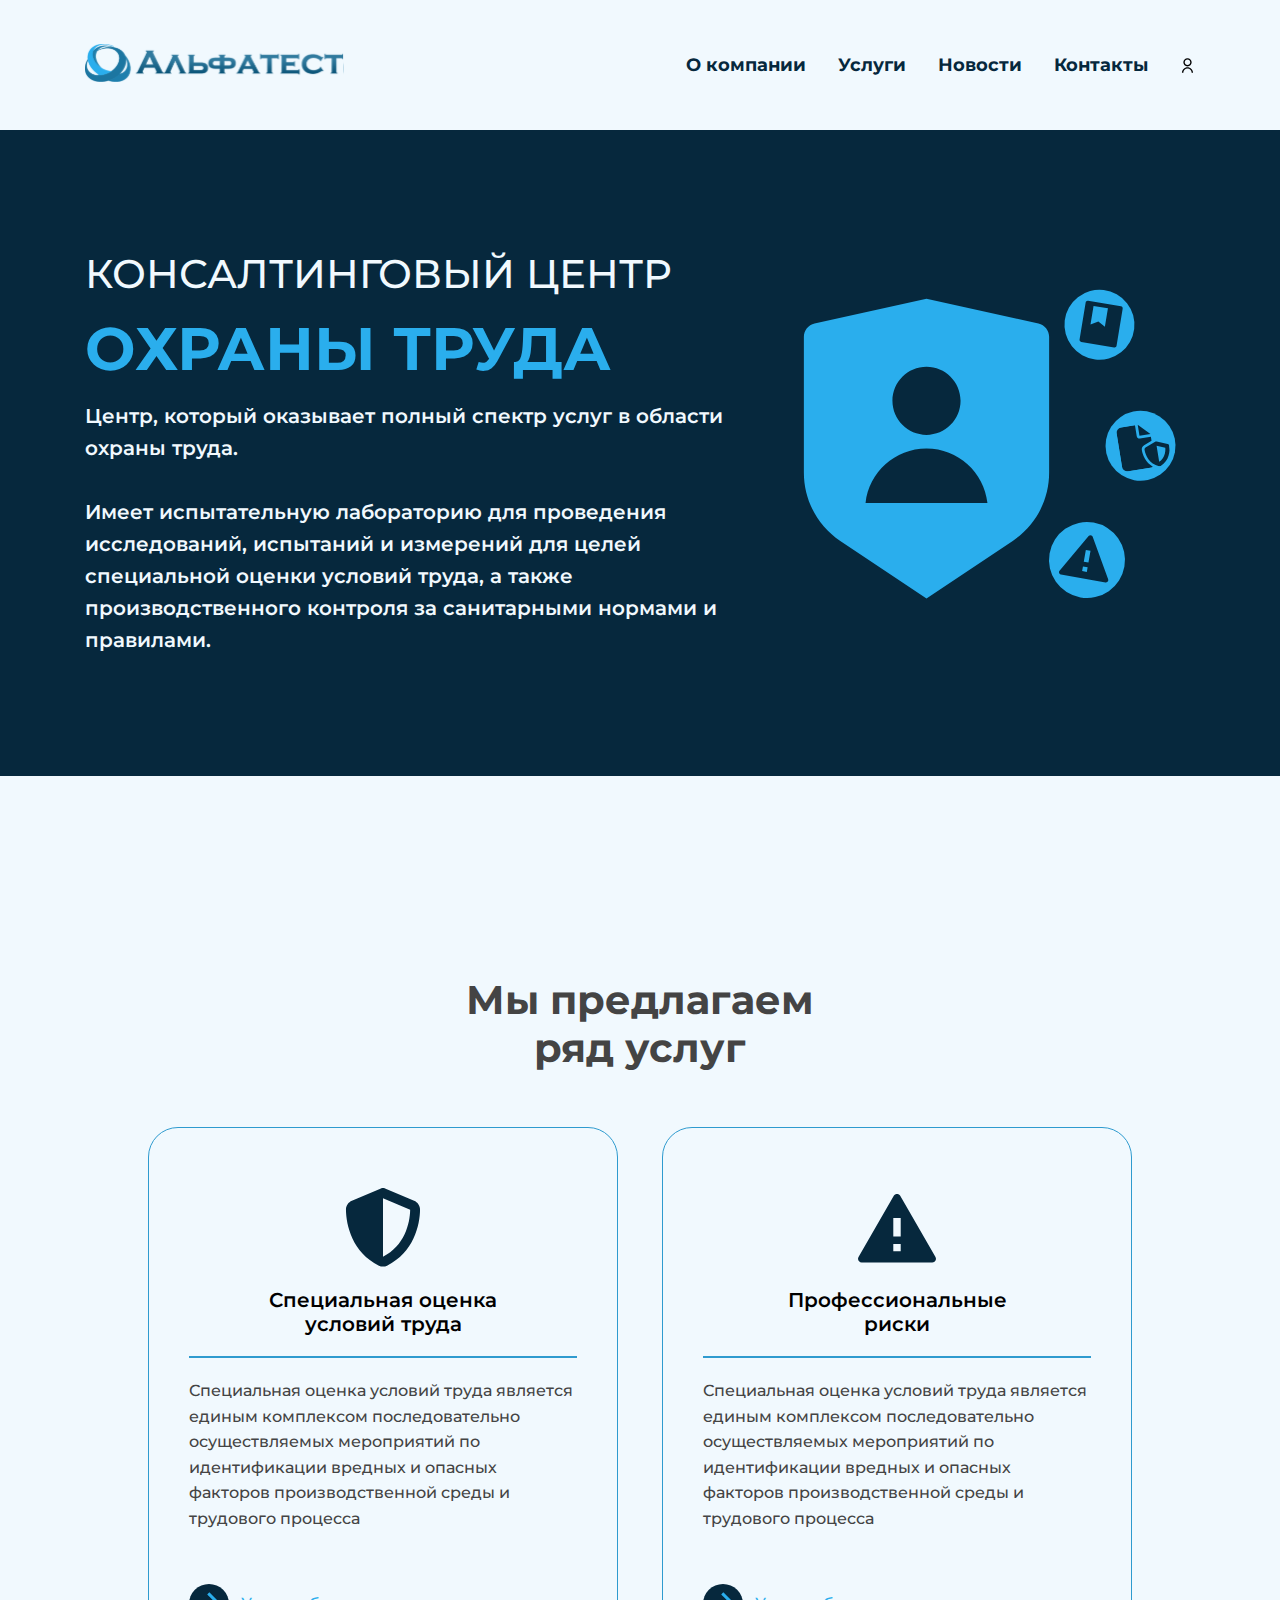
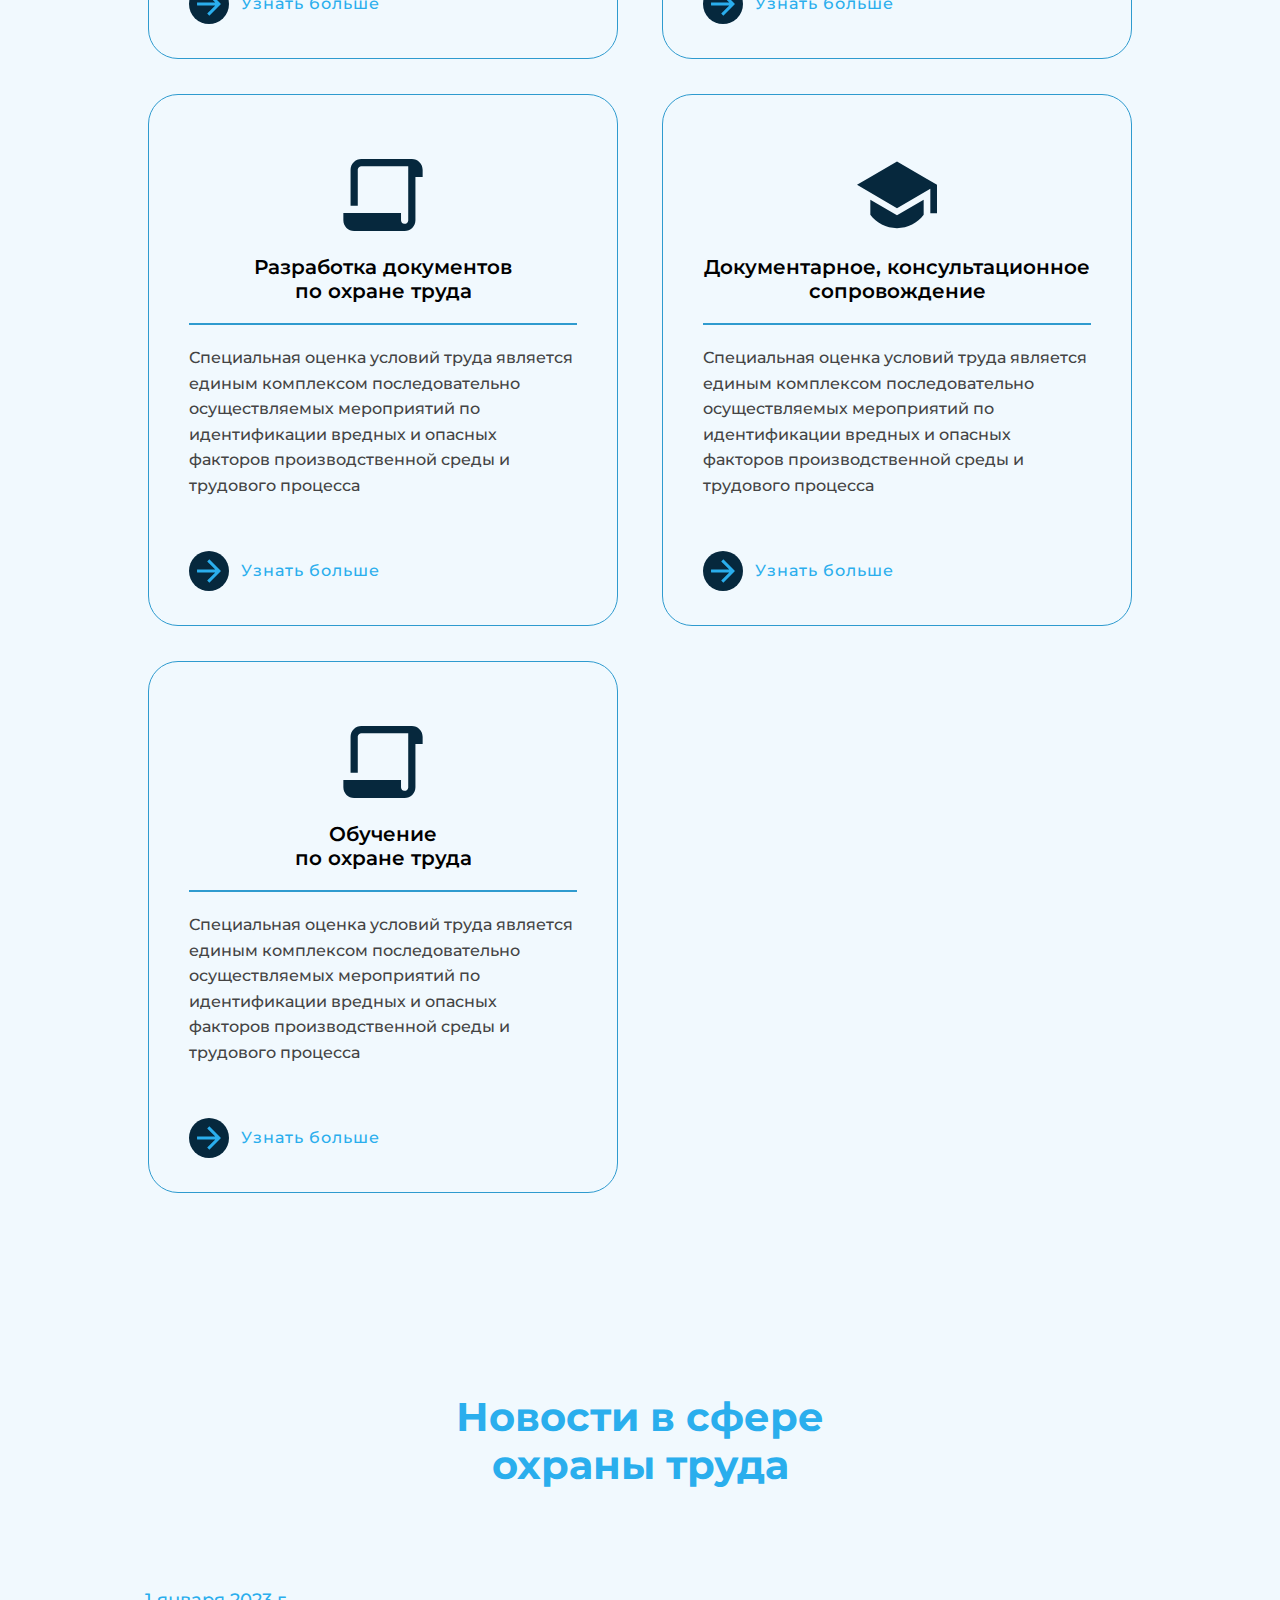
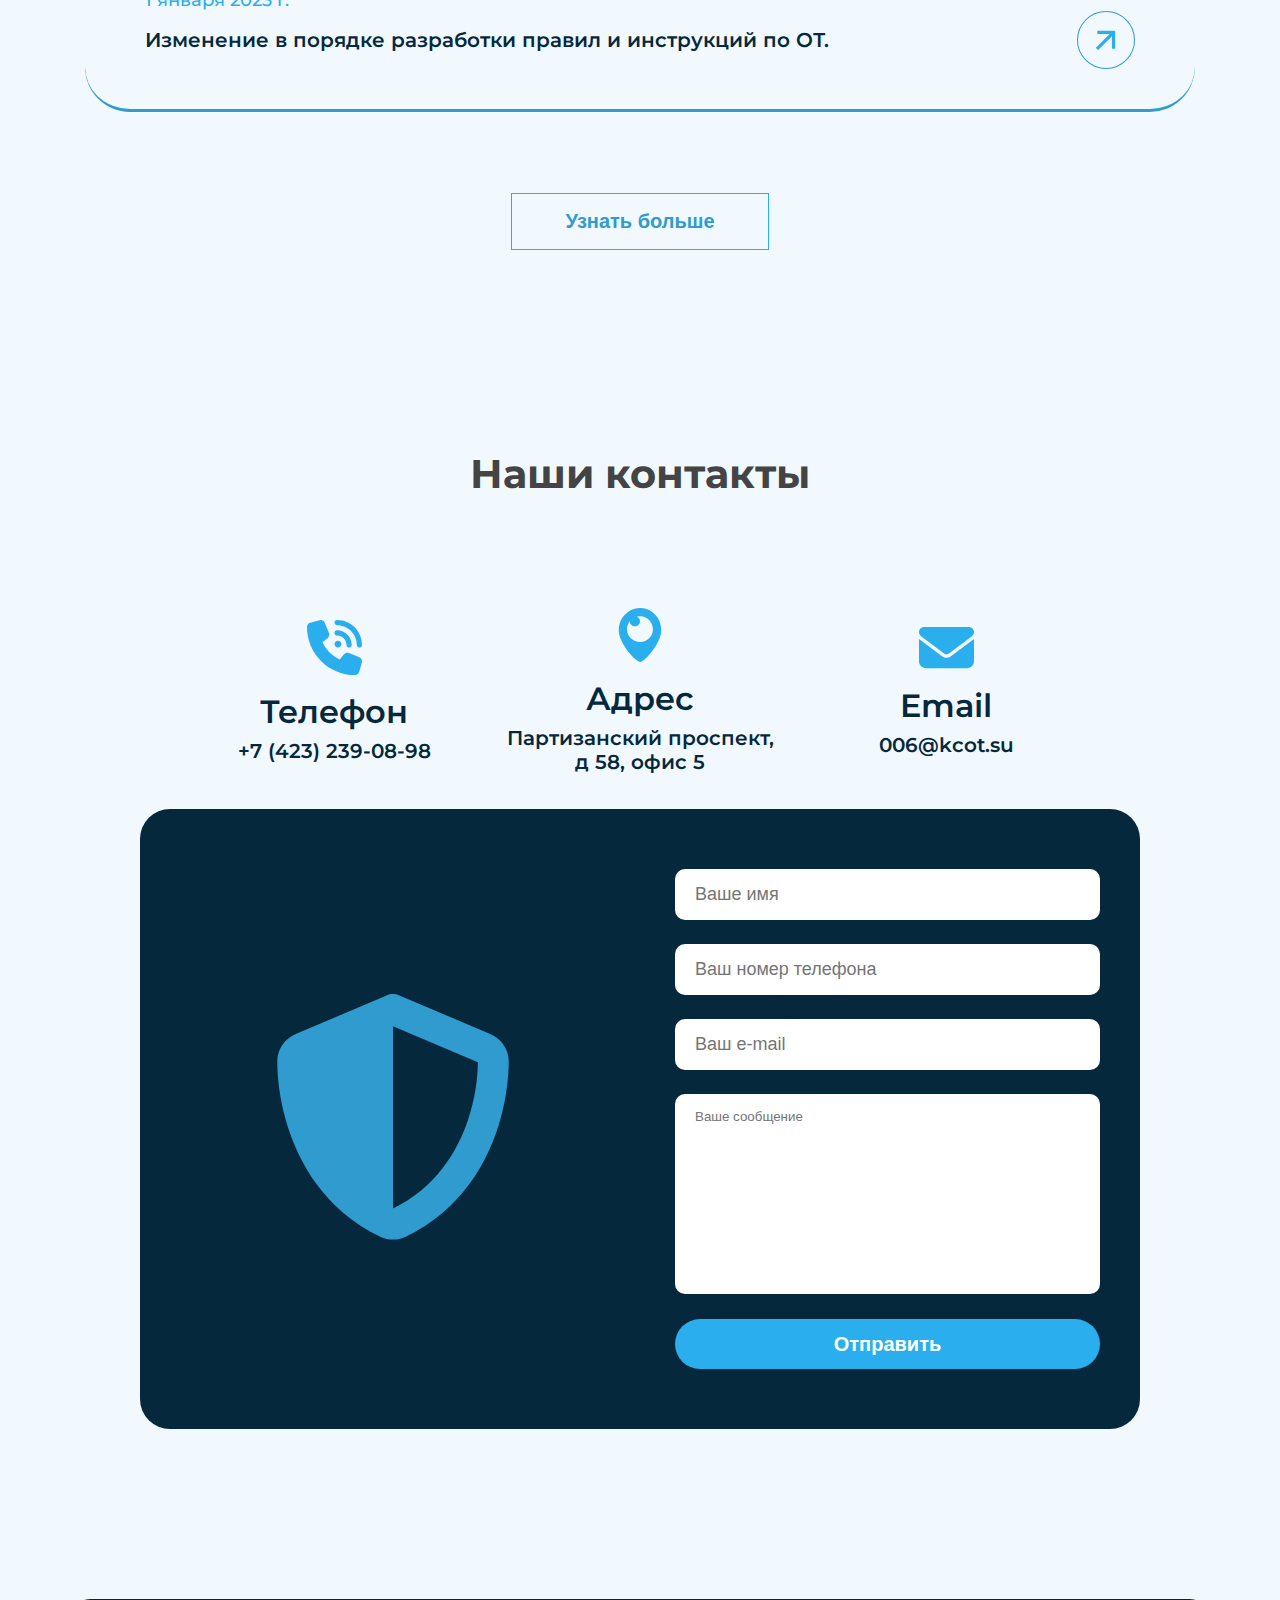
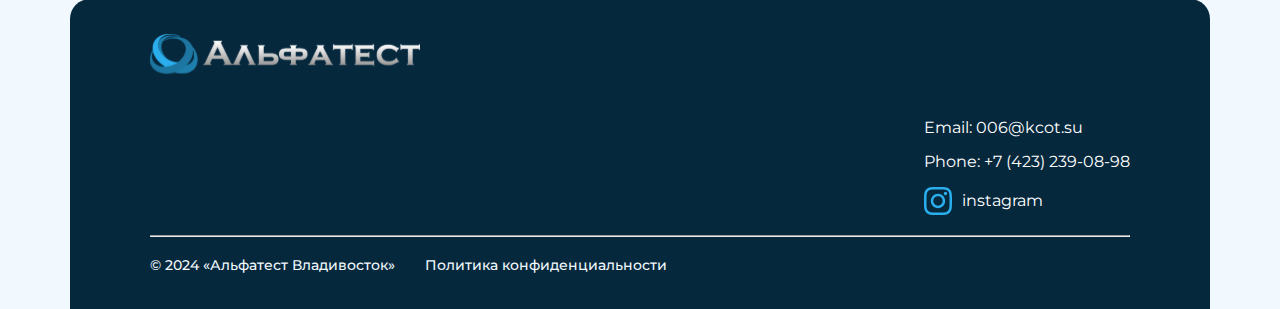
==== index.html @ e80e4a45 "save init" ====
<!DOCTYPE html>
<html lang="en">

<head>
    <meta charset="UTF-8">
    <meta name="viewport" content="width=device-width, initial-scale=1.0">
    <title>Document</title>
    <link rel="stylesheet" href="/css/style.css">
    <link rel="preconnect" href="https://fonts.googleapis.com">
    <link rel="preconnect" href="https://fonts.gstatic.com" crossorigin>
    <link href="https://fonts.googleapis.com/css2?family=Montserrat:ital,wght@0,100..900;1,100..900&display=swap"
        rel="stylesheet">
</head>

<body>
    <div class="wrapper">
        <nav class="nav">
            <div class="container">
                <div class="nav-content">
                    <a href="/" class="nav-content-item">
                        <img src="/assets/logo.svg" class="nav-content-image" alt="Logo of the company">
                    </a>
                </div>
                <ul class="nav-list">
                    <li class="nav-item">
                        <a href="#" class="nav-link">О компании</a>
                    </li>
                    <li class="nav-item">
                        <a href="#" class="nav-link">Услуги</a>
                    </li>
                    <li class="nav-item">
                        <a href="#" class="nav-link">Новости</a>
                    </li>
                    <li class="nav-item">
                        <a href="#" class="nav-link">Контакты</a>
                    </li>
                    <li class="nav-item">
                        <a href="#" class="nav-link image">
                            <img src="/assets/user.svg" alt="">
                        </a>
                    </li>
                </ul>
            </div>
        </nav>
        <header class="header">
            <div class="container">
                <div class="header-content">
                    <h1 class="header-content-name">
                        КОНСАЛТИНГОВЫЙ ЦЕНТР
                    </h1>
                    <p class="header-content-title">
                        ОХРАНЫ ТРУДА
                    </p>
                    <p class="header-content-description">
                        Центр, который оказывает полный спектр услуг в области охраны труда.
                        <br>
                        <br>
                        Имеет испытательную лабораторию для проведения исследований, испытаний и измерений для целей
                        специальной оценки условий труда, а также производственного контроля за санитарными нормами и
                        правилами.
                    </p>
                </div>
                <div class="header-image">
                    <img src="/assets/about-icon.svg" class="header-icon" alt="">
                </div>
            </div>
        </header>
        <main class="main">
            <div class="container">
                <section class="cards">
                    <div class="cards-container">
                        <h1 class="cards-heading">Мы предлагаем ряд услуг</h1>
                        <ul class="cards-list">
                            <li class="cards-item">
                                <img src="/assets/security.svg" class="cards-item-icon" alt="">
                                <div class="cards-content">
                                    <h4 class="cards-content-heading">
                                        Специальная оценка <br> условий труда
                                    </h4>
                                    <p class="cards-content-description">
                                        Специальная оценка условий труда является единым комплексом последовательно
                                        осуществляемых мероприятий по идентификации вредных и опасных факторов
                                        производственной среды и трудового процесса
                                    </p>
                                </div>
                                <a href="#security" class="cards-link">
                                    <img src="/assets/chevron.svg" class="cards-more" alt="">
                                    <p class="cards-more-text">Узнать больше</p>
                                </a>
                            </li>
                            <li class="cards-item">
                                <img src="/assets/warning.svg" class="cards-item-icon" alt="">
                                <div class="cards-content">
                                    <h4 class="cards-content-heading">
                                        Профессиональные
                                        <br>
                                        риски
                                    </h4>
                                    <p class="cards-content-description">
                                        Специальная оценка условий труда является единым комплексом последовательно
                                        осуществляемых мероприятий по идентификации вредных и опасных факторов
                                        производственной среды и трудового процесса
                                    </p>
                                </div>
                                <a href="#security" class="cards-link">
                                    <img src="/assets/chevron.svg" class="cards-more" alt="">
                                    <p class="cards-more-text">Узнать больше</p>
                                </a>
                            </li>
                        </ul>
                        <ul class="cards-list">
                            <li class="cards-item">
                                <img src="/assets/document.svg" class="cards-item-icon" alt="">
                                <div class="cards-content">
                                    <h4 class="cards-content-heading">
                                        Разработка документов
                                        <br>
                                        по охране труда
                                    </h4>
                                    <p class="cards-content-description">
                                        Специальная оценка условий труда является единым комплексом последовательно
                                        осуществляемых мероприятий по идентификации вредных и опасных факторов
                                        производственной среды и трудового процесса
                                    </p>
                                </div>
                                <a href="#security" class="cards-link">
                                    <img src="/assets/chevron.svg" class="cards-more" alt="">
                                    <p class="cards-more-text">Узнать больше</p>
                                </a>
                            </li>
                            <li class="cards-item">
                                <img src="/assets/headset.svg" class="cards-item-icon" alt="">
                                <div class="cards-content">
                                    <h4 class="cards-content-heading">
                                        Документарное, консультационное
                                        <br> сопровождение
                                    </h4>
                                    <p class="cards-content-description">
                                        Специальная оценка условий труда является единым комплексом последовательно
                                        осуществляемых мероприятий по идентификации вредных и опасных факторов
                                        производственной среды и трудового процесса
                                    </p>
                                </div>
                                <a href="#security" class="cards-link">
                                    <img src="/assets/chevron.svg" class="cards-more" alt="">
                                    <p class="cards-more-text">Узнать больше</p>
                                </a>
                            </li>
                        </ul>
                        <ul class="cards-list">
                            <li class="cards-item">
                                <img src="/assets/document.svg" class="cards-item-icon" alt="">
                                <div class="cards-content">
                                    <h4 class="cards-content-heading">
                                        Обучение <br> по охране труда
                                    </h4>
                                    <p class="cards-content-description">
                                        Специальная оценка условий труда является единым комплексом последовательно
                                        осуществляемых мероприятий по идентификации вредных и опасных факторов
                                        производственной среды и трудового процесса
                                    </p>
                                </div>
                                <a href="#security" class="cards-link">
                                    <img src="/assets/chevron.svg" class="cards-more" alt="">
                                    <p class="cards-more-text">Узнать больше</p>
                                </a>
                            </li>
                            <li class="cards-item hidden">
                                <img src="/assets/document.svg" class="cards-item-icon" alt="">
                                <div class="cards-content">
                                    <h4 class="cards-content-heading">
                                        Обучение <br> по охране труда
                                    </h4>
                                    <p class="cards-content-description">
                                        Специальная оценка условий труда является единым комплексом последовательно
                                        осуществляемых мероприятий по идентификации вредных и опасных факторов
                                        производственной среды и трудового процесса
                                    </p>
                                </div>
                                <a href="#security" class="cards-link">
                                    <img src="/assets/chevron.svg" class="cards-more" alt="">
                                    <p class="cards-more-text">Узнать больше</p>
                                </a>
                            </li>
                        </ul>
                    </div>
                </section>
                <section class="news">
                    <div class="news-container">
                        <h1 class="cards-heading news-heading">
                            Новости в сфере охраны труда
                        </h1>
                        <div class="news-options">
                            <div class="news-option">
                                <p class="news-option-date">1 января 2023 г.</p>
                                <div class="news-option-column">
                                    <p class="news-option-topic">
                                        Изменение в порядке разработки правил и инструкций по ОТ.
                                    </p>
                                    <img src="/assets/chevron.svg" class="news-option-navigate" alt="">
                                </div>
                            </div>
                        </div>
                        <button class="news-button">Узнать больше</button>
                    </div>
                </section>
                <section class="contact">
                    <div class="contact-container">
                        <h1 class="cards-heading contact-heading">
                            Наши контакты
                        </h1>
                        <ul class="contact-list">
                            <li class="contact-item">
                                <a href="tel:+74232390898" class="contact-link">
                                    <img src="/assets/phone.svg" class="contact-icon" alt="">
                                    <p class="contact-link-name">Телефон</p>
                                    <p class="contact-link-element">+7 (423) 239-08-98</p>
                                </a>
                            </li>
                            <li class="contact-item">
                                <div class="contact-link">
                                    <img src="/assets/location.svg" class="contact-icon" alt="">
                                    <p class="contact-link-name">Адрес</p>
                                    <p class="contact-link-element">Партизанский проспект, д 58, офис 5</p>
                                </div>
                            </li>
                            <li class="contact-item">
                                <a href="tel:+74232390898" class="contact-link">
                                    <img src="/assets/gmail.svg" class="contact-icon" alt="">
                                    <p class="contact-link-name">Email</p>
                                    <p class="contact-link-element">006@kcot.su</p>
                                </a>
                            </li>
                        </ul>
                        <form action="#" class="contact-form">
                            <div class="contact-form-content">
                                <img src="/assets/security-blue.svg" class="contact-form-icon" alt="">
                            </div>
                            <div class="contact-form-wrapper">
                                <div class="contact-form-data">
                                    <input type="text" class="contact-form-input" placeholder="Ваше имя">
                                    <input type="text" class="contact-form-input" placeholder="Ваш номер телефона">
                                    <input type="text" class="contact-form-input" placeholder="Ваш e-mail">
                                    <textarea class="contact-form-textarea" placeholder="Ваше сообщение"></textarea>
                                </div>
                                <button type="submit">
                                    Отправить
                                </button>
                            </div>
                        </form>
                    </div>
                </section>
            </div>
        </main>
        <footer class="footer">
            <div class="container footer-container">
                <img src="/assets/logo-alter.svg" class="footer-logo" alt="">
                <div class="footer-contact">
                    <a href="mailto:006@kcot.su">Email: 006@kcot.su</a>
                    <a href="tel:+74232390898">Phone: +7 (423) 239-08-98</a>
                    <a href="https://instagram.com">
                        <img src="/assets/instagram.svg" class="footer-media" alt="">
                        instagram
                    </a>
                </div>
                <hr class="footer-line">
                <div class="offers">
                    <p>© 2024 «Альфатест Владивосток»</p>
                    <p>Политика конфиденциальности</p>
                </div>
            </div>
        </footer>
    </div>
</body>

</html>
---- css/style.css ----
* {
    margin: 0;
    padding: 0;
    box-sizing: border-box;
}

html {
    font-size: 10px;
}

body {
    font-size: 1.6rem;
    background: #F1F9FE;
    font-family: 'Montserrat', 'sans-serif';
}

a {
    text-decoration: none;
}

ul {
    list-style: none;
}

.container {
    max-width: 114rem;
    width: 100%;
    padding: 0 1.5rem;
    margin: 0 auto;
}

.nav {
    position: fixed;
    width: 100%;
    left: 0;
    top: 0;
    height: 13rem;
    z-index: 999;
    background-color: #F1F9FE;
}

.nav .container {
    display: flex;
    align-items: center;
    justify-content: space-between;
    width: 100%;
    height: 100%;
}

.nav-list {
    display: flex;
    align-items: center;
    column-gap: 3.2rem;
}

.nav-link {
    font-size: 1.8rem;
    font-weight: bold;
    line-height: 150%;
    color: #06283D;
    transition: 300ms;
}

.nav-link.image {
    height: 1.5rem;
    width: 1.5rem;
    display: flex;
    align-items: center;

}

.nav-link>img {
    width: inherit;
    height: inherit;
}

.nav-link.active,
.nav-link:hover {
    color: #2AAEED;
}

.header {
    width: 100%;
    height: 100%;
    min-height: 64.6rem;
    background: #06283D;
    margin-top: 13rem;
    display: flex;
    align-items: center;
}

.header .container {
    display: flex;
    align-items: center;
    justify-content: space-between;
    height: 100%;
    width: 100%;
}

.header-content {
    display: flex;
    flex-direction: column;
    gap: 1.5rem;
}

.header-content-name {
    font-size: 4rem;
    line-height: 120%;
    font-weight: 500;
    color: #F1F9FE;
}

.header-content-title {
    color: #2AAEED;
    font-size: 6rem;
    line-height: 120%;
    font-weight: 700;
}

.header-content-description {
    color: #F1F9FE;
    font-size: 2rem;
    line-height: 160%;
    font-weight: 600;
}

.header-image {
    width: 100%;
    max-width: 43.2rem;
    height: auto;
}

.main {
    margin-top: 20rem;
}

.cards-container {
    display: flex;
    flex-direction: column;
    align-items: center;
    justify-content: center;
    row-gap: 3.5rem
}

.cards-heading {
    font-size: 4rem;
    line-height: 120%;
    max-width: 35rem;
    width: 100%;
    text-align: center;
    color: #444444;
    margin-bottom: 2rem;
}

.cards-list {
    display: flex;
    align-items: center;
    justify-content: space-between;
    gap: 4.4rem;
}

.cards-item {
    width: 100%;
    max-width: 47rem;
    height: 53.2rem;
    padding: 6rem 4rem;
    border: .1rem solid #2F9BCF;
    border-radius: 3rem;
}

.cards-item.hidden {
    opacity: 0;
    visibility: hidden;
    pointer-events: none !important;
}

.cards-item-icon {
    width: 8rem;
    height: 8rem;
    margin: auto;
    display: flex;
}

.cards-content-heading {
    font-size: 2rem;
    font-weight: 600;
    line-height: 120%;
    padding: 2rem 0;
    text-align: center;
    border-bottom: .05rem solid #2F9BCF;
}

.cards-content-description {
    font-size: 1.6rem;
    font-weight: 500;
    line-height: 160%;
    letter-spacing: 15%;
    color: #444444;
    width: 100%;
    text-align: start;
    padding: 2rem 0;
    border-top: .05rem solid #2F9BCF;
}

.cards-link {
    display: flex;
    align-items: center;
    gap: 1.2rem;
    margin-top: 3.2rem;
}

.cards-link>img {
    width: 4rem;
    height: 4rem;
    background: #06283D;
    padding: .8rem;
    border-radius: 50%;
    transition: 300ms;
}

.cards-link>img:hover {
    transform: rotate(-25deg);
}

.cards-more-text {
    font-size: 1.6rem;
    font-weight: 500;
    letter-spacing: .1rem;
    color: #2AAEED;
}

.news {
    margin-top: 20rem;
}

.news-heading {
    max-width: 37rem;
    color: #2AAEED;
    margin: 0 auto;
}

.news-options {
    margin-top: 6rem;
}

.news-option {
    border-bottom: .3rem solid #2F9BCF;
    border-radius: 4.5rem;
    background: #F1F9FE;
    padding: 4rem 6rem;
    transition: 100ms;
}

.news-option:hover {
    background: #eaf7ff;
}

.news-option-date {
    font-size: 1.8rem;
    color: #2AAEED;
    font-weight: 500;
}

.news-option-topic {
    color: #06283D;
    font-size: 2rem;
    font-weight: 600;
    line-height: 150%;
}

.news-option-column {
    display: flex;
    align-items: center;
    justify-content: space-between;
}

.news-option-navigate {
    width: 5.8rem;
    height: 5.8rem;
    background: #F1F9FE;
    border-radius: 50%;
    border: .1rem solid #2F9BCF;
    padding: 1.5rem;
    transform: rotate(-45deg);
    border: 1.5remee;
}

.news-button {
    width: 25.8rem;
    height: 5.7rem;
    background: #F1F9FE;
    border: .1rem solid #2AAEED;
    display: flex;
    align-items: center;
    justify-content: center;
    margin: 8.1rem auto 0 auto;
    font-size: 2rem;
    line-height: auto;
    font-weight: 600;
    color: #2F9BCF;
    text-align: center;
    cursor: pointer;
}

.contact {
    margin-top: 20rem;
}

.contact-container {
    display: flex;
    flex-direction: column;
    align-items: center;
    justify-content: center;
}

.contact-list {
    margin-top: 9rem;
    display: flex;
    align-items: center;
    justify-content: center;
    gap: 3.4rem;
    width: 100%;
}

.contact-item {
    max-width: 27.2rem;
    width: 100%;
}

.contact-link {
    display: flex;
    align-items: center;
    justify-content: center;
    flex-direction: column;
    text-align: center;
    row-gap: .8rem;
}

.contact-icon {
    margin-bottom: 1rem;
}

.contact-link-name {
    font-size: 3.2rem;
    font-weight: 600;
    line-height: 120%;
    color: #06283D;
}

.contact-link-element {
    font-size: 2rem;
    font-weight: 600;
    line-height: 120%;
    color: #06283D;
}

.contact-form {
    width: 100%;
    max-width: 100rem;
    border-radius: 3rem;
    background: #06283D;
    display: flex;
    align-items: center;
    justify-content: space-between;
    margin-top: 3.5rem;
    gap: 7rem;
    padding: 6rem 4rem;
}

.contact-form-content {
    display: flex;
    align-items: center;
    justify-content: center;
    width: 100%;
}

.contact-form-data {
    display: flex;
    align-items: center;
    justify-content: center;
    flex-direction: column;
    gap: 2.4rem;
    width: 100%;
    max-width: 60rem;
}


.contact-form-icon {
    width: 25rem;
    height: 25rem;
}

.contact-form-input {
    width: 100%;
    padding: 1.5rem 2rem;
    border-radius: 1rem;
    border: unset;
    outline: none;
    font-size: 1.8rem;
}

.contact-form-textarea {
    width: 100%;
    height: 20rem;
    resize: none;
    padding: 1.5rem 2rem;
    border-radius: 1rem;
    border: unset;
    outline: none;
    font-family: "Wix Madefor Display", sans-serif;
}

.contact-form-wrapper {
    display: flex;
    flex-direction: column;
    width: 100%;
}

.contact-form button {
    color: white;
    width: 100%;
    height: 5rem;
    display: flex;
    align-items: center;
    justify-content: center;
    margin-top: 2.5rem;
    background: #2AAEED;
    border: unset;
    border-radius: 10rem;
    font-size: 2rem;
    line-height: 3rem;
    font-weight: 600;
}

.footer {
    margin-top: 17rem;
}

.footer-container {
    background: #06283D;
    padding: 3.5rem 8rem;
    border-top-left-radius: 2rem;
    border-top-right-radius: 2rem;
}

.footer-contact {
    display: flex;
    flex-direction: column;
    row-gap: 1.5rem;
    margin-top: 4rem;
    margin-left: auto;
    width: max-content;
}

.footer-contact a {
    display: flex;
    align-items: center;
    gap: 1rem;
    color: white;
}

.footer-line {
    margin: 2rem 0;
}

.offers {
    display: flex;
    align-items: center;
    gap: 3rem;
}

.offers p {
    font-size: 1.4rem;
    line-height: 120%;
    font-weight: 500;
    color: #F1F9FE;
}
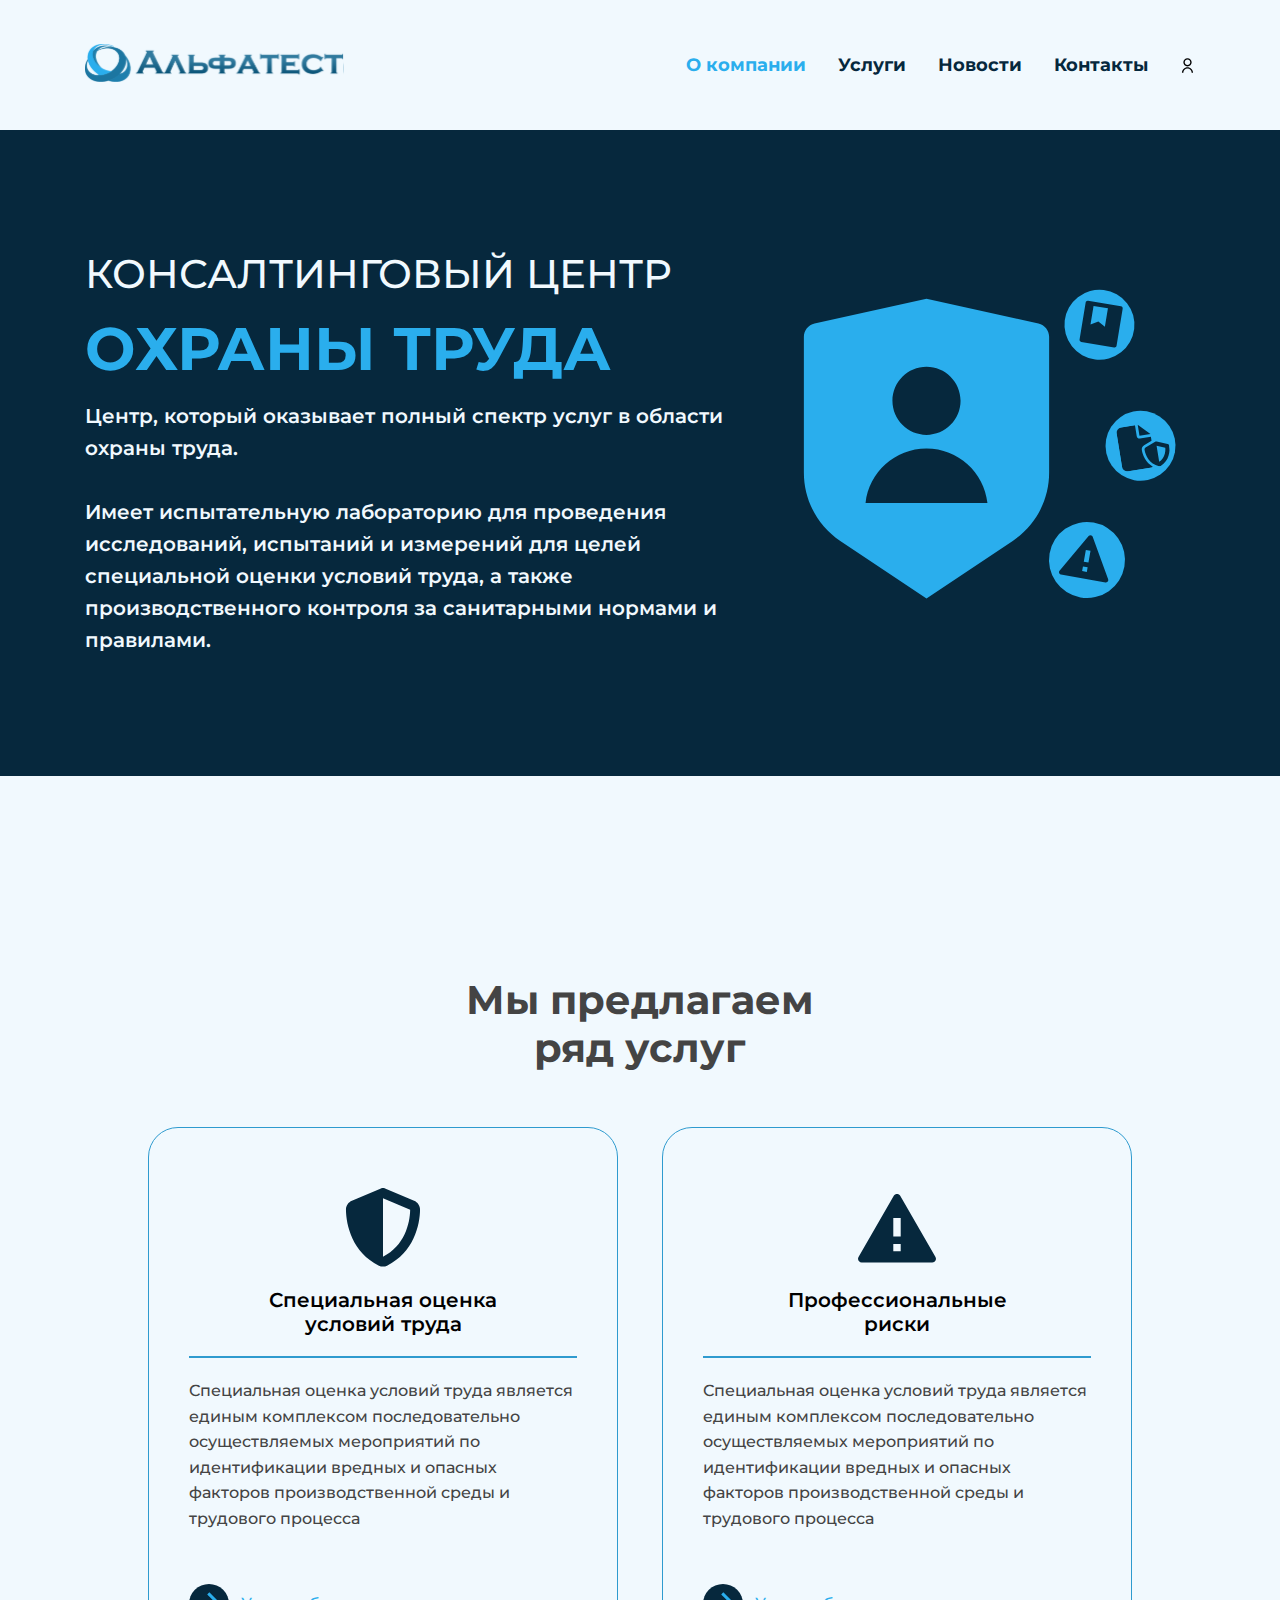
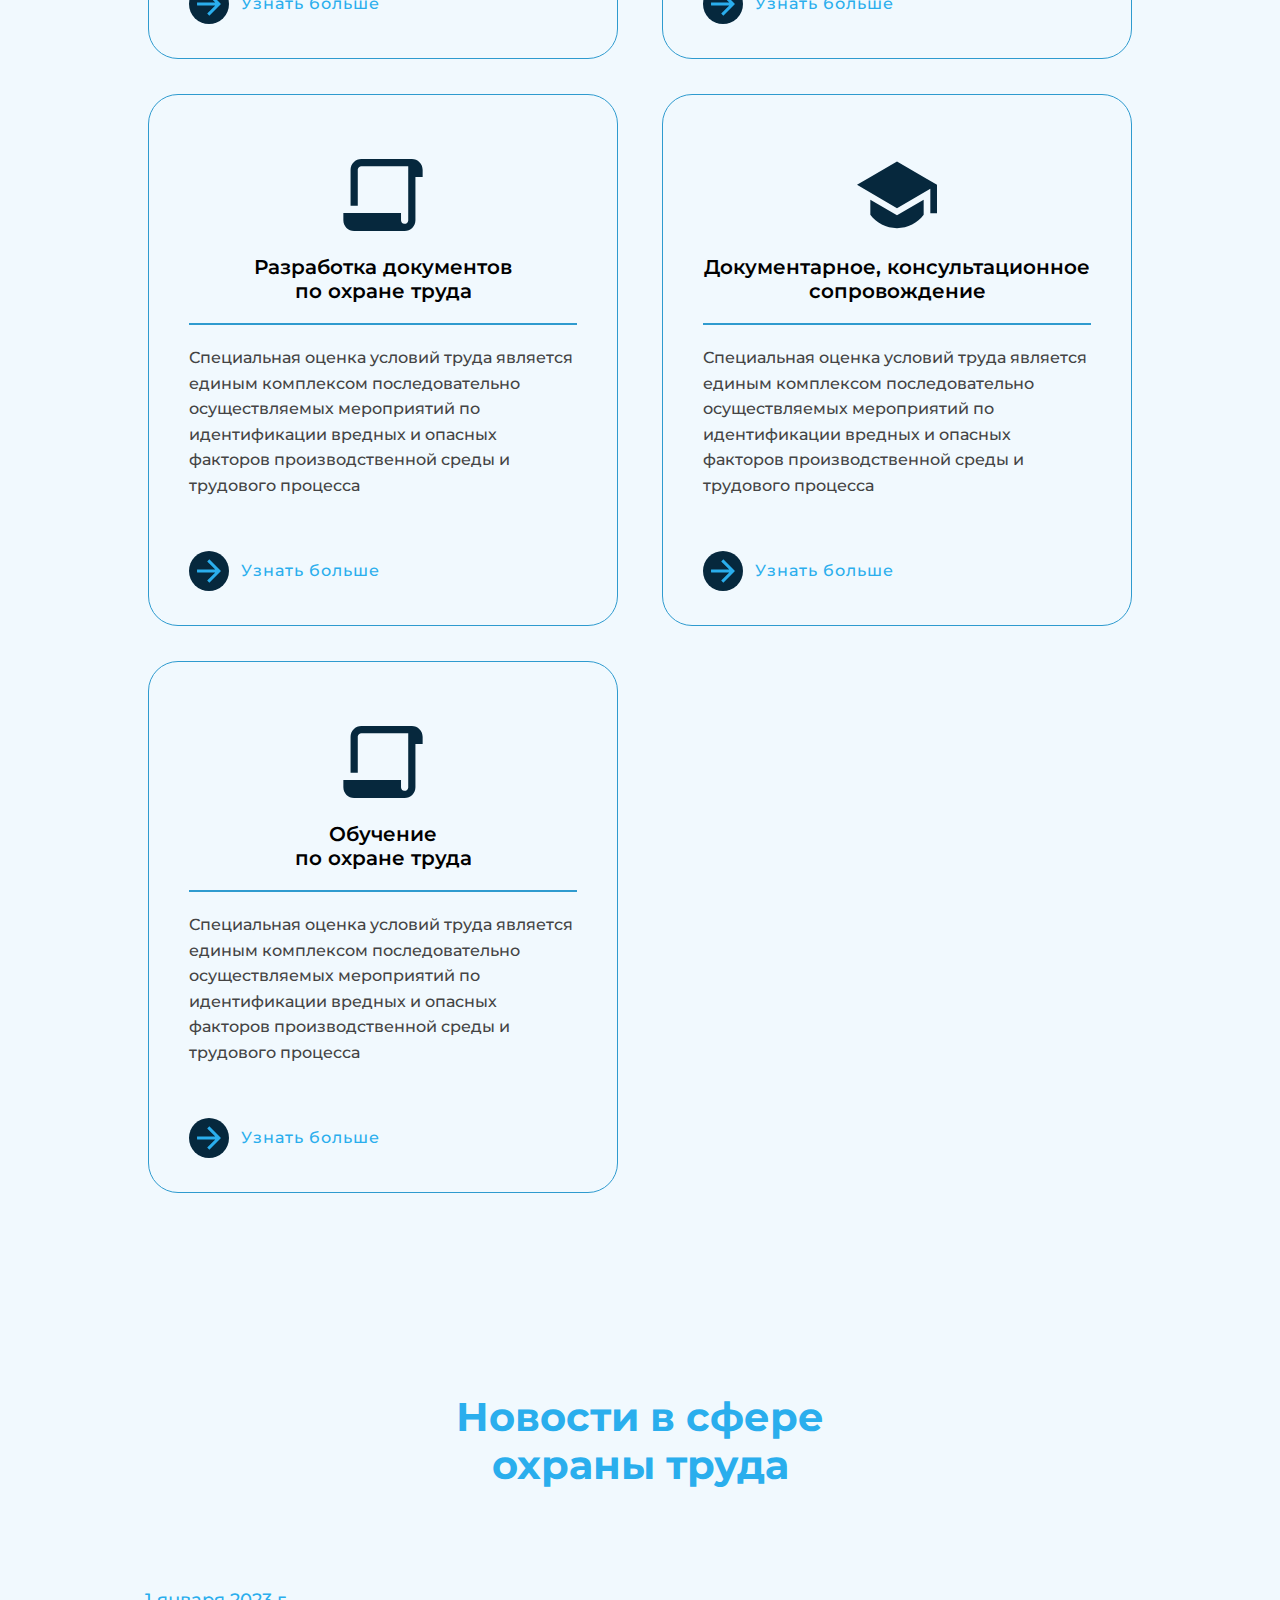
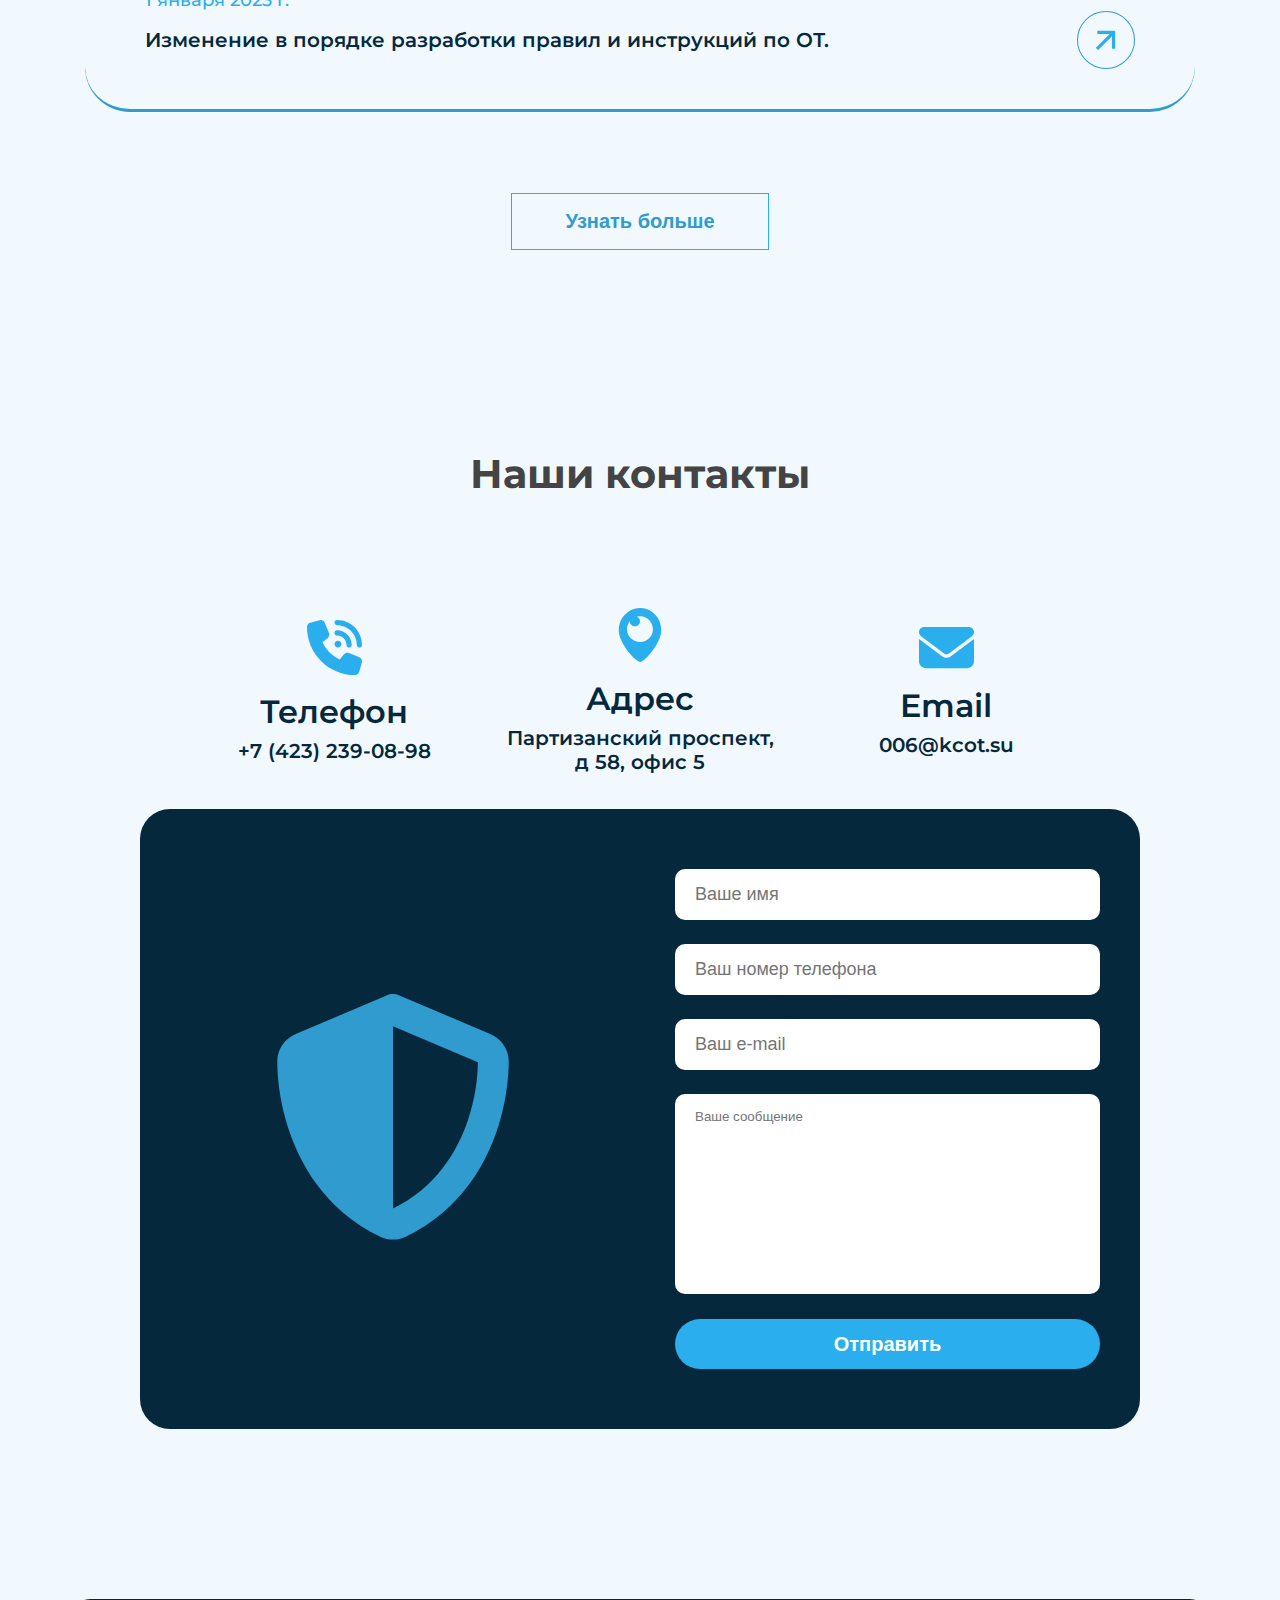
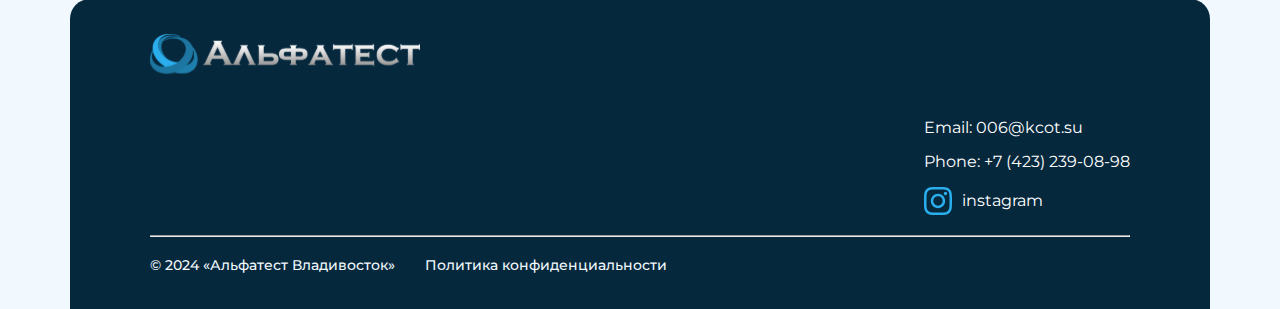
==== commit 5725027f: "save news" ====
--- a/index.html
+++ b/index.html
@@ -22,14 +22,14 @@
                     </a>
                 </div>
                 <ul class="nav-list">
-                    <li class="nav-item">
-                        <a href="#" class="nav-link">О компании</a>
+                    <li class="nav-item active">
+                        <a href="/" class="nav-link active">О компании</a>
                     </li>
                     <li class="nav-item">
                         <a href="#" class="nav-link">Услуги</a>
                     </li>
                     <li class="nav-item">
-                        <a href="#" class="nav-link">Новости</a>
+                        <a href="/news/" class="nav-link">Новости</a>
                     </li>
                     <li class="nav-item">
                         <a href="#" class="nav-link">Контакты</a>
